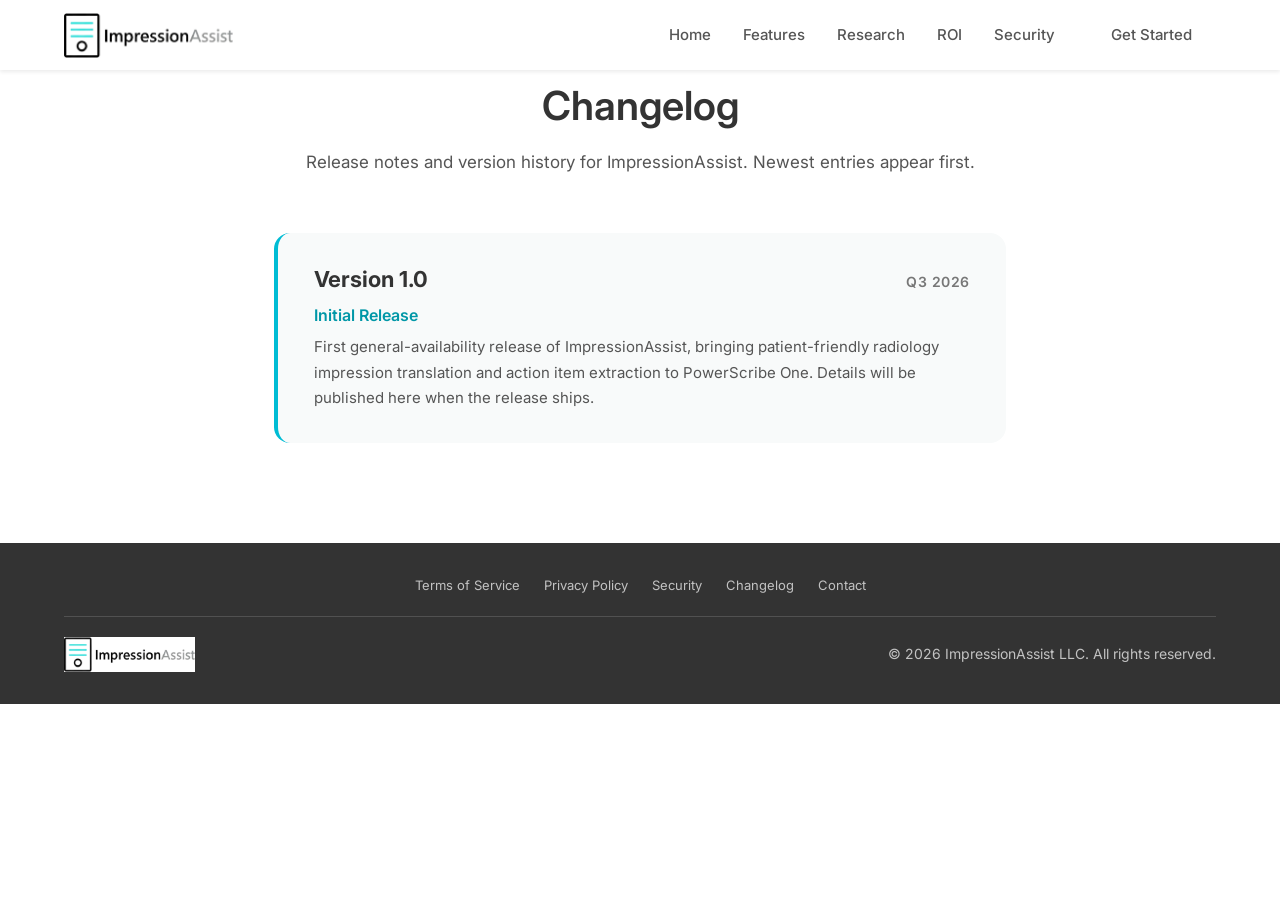
==== changelog/index.html @ 1bb61dfb "Add /changelog page and link it in site footer Introduces a simple reverse-chronological release not" ====
<!DOCTYPE html>
<html lang="en">
<head>
    <meta charset="UTF-8">
    <meta name="viewport" content="width=device-width, initial-scale=1.0">
    <meta name="description" content="ImpressionAssist release notes and version history.">
    <meta name="author" content="ImpressionAssist LLC">
    <meta property="og:title" content="Changelog - ImpressionAssist">
    <meta property="og:description" content="Release notes and version history for ImpressionAssist.">
    <meta property="og:type" content="website">
    <meta property="og:url" content="https://impressionassist.com/changelog">
    <meta property="og:image" content="https://impressionassist.com/og-image.png">
    <meta property="og:image:width" content="1200">
    <meta property="og:image:height" content="630">
    <title>Changelog - ImpressionAssist</title>
    <link rel="icon" type="image/x-icon" href="/favicon.ico">
    <link rel="icon" type="image/png" sizes="32x32" href="/favicon-32x32.png">
    <link rel="icon" type="image/png" sizes="16x16" href="/favicon-16x16.png">
    <link rel="apple-touch-icon" sizes="180x180" href="/apple-touch-icon.png">
    <link rel="stylesheet" href="/css/styles.css">
    <link rel="preconnect" href="https://fonts.googleapis.com">
    <link rel="preconnect" href="https://fonts.gstatic.com" crossorigin>
    <link href="https://fonts.googleapis.com/css2?family=Inter:wght@400;500;600;700&display=swap" rel="stylesheet">
    <style>
        .changelog-intro {
            padding: 80px 0 32px;
            background-color: var(--white);
        }
        .changelog-intro .container { max-width: 780px; }
        .changelog-intro h1 {
            font-size: 2.5rem;
            color: var(--text-dark);
            margin-bottom: 16px;
            text-align: center;
        }
        .changelog-intro .intro-lede {
            font-size: 1.0625rem;
            line-height: 1.7;
            color: var(--text-gray);
            text-align: center;
            margin-bottom: 0;
        }
        .changelog-list {
            padding: 24px 0 100px;
            background-color: var(--white);
        }
        .changelog-list .container { max-width: 780px; }
        .changelog-entry {
            background: var(--bg-light);
            border-radius: 16px;
            padding: 32px 36px;
            margin-bottom: 24px;
            border-left: 4px solid var(--primary-color);
        }
        .changelog-entry:last-child { margin-bottom: 0; }
        .changelog-entry-header {
            display: flex;
            align-items: baseline;
            justify-content: space-between;
            gap: 16px;
            margin-bottom: 12px;
            flex-wrap: wrap;
        }
        .changelog-version {
            font-size: 1.375rem;
            font-weight: 700;
            color: var(--text-dark);
            margin: 0;
        }
        .changelog-date {
            font-size: 0.875rem;
            font-weight: 600;
            color: var(--text-light);
            text-transform: uppercase;
            letter-spacing: 0.04em;
            white-space: nowrap;
        }
        .changelog-title {
            font-size: 1rem;
            font-weight: 600;
            color: var(--primary-dark);
            margin: 0 0 8px;
        }
        .changelog-description {
            font-size: 0.9375rem;
            line-height: 1.7;
            color: var(--text-gray);
            margin: 0;
        }
        @media (max-width: 768px) {
            .changelog-intro h1 { font-size: 1.875rem; }
            .changelog-entry { padding: 24px 20px; }
            .changelog-entry-header { flex-direction: column; gap: 4px; }
        }
    </style>
</head>
<body>
    <!-- Navigation -->
    <nav class="navbar" id="navbar">
        <div class="container nav-container">
            <a href="/" class="logo">
                <img src="/assets/images/logo.png" alt="ImpressionAssist Logo" class="logo-img">
            </a>
            <button class="nav-toggle" id="navToggle" aria-label="Toggle navigation">
                <span class="hamburger"></span>
            </button>
            <ul class="nav-links" id="navLinks">
                <li><a href="/">Home</a></li>
                <li><a href="/#features">Features</a></li>
                <li><a href="/#research">Research</a></li>
                <li><a href="/#roi">ROI</a></li>
                <li><a href="/security">Security</a></li>
                <li><a href="/#contact" class="btn btn-nav">Get Started</a></li>
            </ul>
        </div>
    </nav>

    <!-- Intro -->
    <section class="changelog-intro">
        <div class="container">
            <h1>Changelog</h1>
            <p class="intro-lede">Release notes and version history for ImpressionAssist. Newest entries appear first.</p>
        </div>
    </section>

    <!-- Entries (reverse chronological) -->
    <section class="changelog-list">
        <div class="container">
            <article class="changelog-entry">
                <div class="changelog-entry-header">
                    <h2 class="changelog-version">Version 1.0</h2>
                    <span class="changelog-date">Q3 2026</span>
                </div>
                <h3 class="changelog-title">Initial Release</h3>
                <p class="changelog-description">First general-availability release of ImpressionAssist, bringing patient-friendly radiology impression translation and action item extraction to PowerScribe One. Details will be published here when the release ships.</p>
            </article>
        </div>
    </section>

    <!-- Footer -->
    <footer class="footer">
        <div class="container">
            <div class="footer-links">
                <a href="/terms">Terms of Service</a>
                <a href="/privacy">Privacy Policy</a>
                <a href="/security">Security</a>
                <a href="/changelog">Changelog</a>
                <a href="/#contact">Contact</a>
            </div>
            <div class="footer-content">
                <div class="footer-brand">
                    <img src="/assets/images/logo.png" alt="ImpressionAssist Logo" class="footer-logo">
                </div>
                <p class="footer-copyright">&copy; 2026 ImpressionAssist LLC. All rights reserved.</p>
            </div>
        </div>
    </footer>

    <script src="/js/main.js"></script>
</body>
</html>
---- css/styles.css ----
/* ============================================
   ImpressionAssist Website Styles
   Brand Colors: Teal (#00BCD4), Dark Gray (#555)
   ============================================ */

/* CSS Variables */
:root {
    --primary-color: #00BCD4;
    --primary-dark: #0097A7;
    --primary-light: #B2EBF2;
    --text-dark: #333;
    --text-gray: #555;
    --text-light: #777;
    --white: #ffffff;
    --bg-light: #f8fafa;
    --bg-gray: #f5f5f5;
    --border-color: #e0e0e0;
    --shadow-sm: 0 2px 4px rgba(0, 0, 0, 0.08);
    --shadow-md: 0 4px 12px rgba(0, 0, 0, 0.1);
    --shadow-lg: 0 8px 24px rgba(0, 0, 0, 0.12);
    --transition: all 0.3s ease;
    --font-family: 'Inter', -apple-system, BlinkMacSystemFont, 'Segoe UI', Roboto, Oxygen, Ubuntu, sans-serif;
}

/* Reset & Base */
*, *::before, *::after {
    box-sizing: border-box;
    margin: 0;
    padding: 0;
}

html {
    scroll-behavior: smooth;
}

body {
    font-family: var(--font-family);
    font-size: 16px;
    line-height: 1.6;
    color: var(--text-gray);
    background-color: var(--white);
}

.container {
    max-width: 1200px;
    margin: 0 auto;
    padding: 0 24px;
}

/* Typography */
h1, h2, h3, h4, h5, h6 {
    color: var(--text-dark);
    font-weight: 600;
    line-height: 1.3;
}

h1 { font-size: 2.75rem; }
h2 { font-size: 2.25rem; }
h3 { font-size: 1.5rem; }

p {
    margin-bottom: 1rem;
}

a {
    color: var(--primary-color);
    text-decoration: none;
    transition: var(--transition);
}

a:hover {
    color: var(--primary-dark);
}

/* Buttons */
.btn {
    display: inline-flex;
    align-items: center;
    justify-content: center;
    gap: 8px;
    padding: 12px 28px;
    font-size: 1rem;
    font-weight: 500;
    border-radius: 8px;
    border: none;
    cursor: pointer;
    transition: var(--transition);
    text-decoration: none;
}

.btn-primary {
    background-color: var(--primary-color);
    color: var(--white);
}

.btn-primary:hover {
    background-color: var(--primary-dark);
    color: var(--white);
    transform: translateY(-2px);
    box-shadow: var(--shadow-md);
}

.btn-secondary {
    background-color: var(--white);
    color: var(--primary-color);
    border: 2px solid var(--primary-color);
}

.btn-secondary:hover {
    background-color: var(--primary-light);
    color: var(--primary-dark);
}

.btn-large {
    padding: 16px 36px;
    font-size: 1.125rem;
}

.btn-nav {
    padding: 10px 24px;
    font-size: 0.9375rem;
}

.btn svg {
    width: 20px;
    height: 20px;
}

/* Navigation */
.navbar {
    position: fixed;
    top: 0;
    left: 0;
    right: 0;
    background-color: var(--white);
    z-index: 1000;
    box-shadow: var(--shadow-sm);
    transition: var(--transition);
}

.navbar.scrolled {
    box-shadow: var(--shadow-md);
}

.nav-container {
    display: flex;
    align-items: center;
    justify-content: space-between;
    height: 70px;
}

.logo {
    display: flex;
    align-items: center;
    gap: 12px;
    font-size: 1.375rem;
    font-weight: 600;
    color: var(--text-dark);
}

.logo:hover {
    color: var(--text-dark);
}

.logo-img {
    height: 45px;
    width: auto;
}

.logo-text {
    color: var(--primary-color);
}

.nav-links {
    display: flex;
    align-items: center;
    gap: 32px;
    list-style: none;
}

.nav-links a {
    color: var(--text-gray);
    font-weight: 500;
    font-size: 0.9375rem;
}

.nav-links a:hover {
    color: var(--primary-color);
}

.nav-toggle {
    display: none;
    background: none;
    border: none;
    cursor: pointer;
    padding: 8px;
}

.hamburger {
    display: block;
    width: 24px;
    height: 2px;
    background-color: var(--text-dark);
    position: relative;
    transition: var(--transition);
}

.hamburger::before,
.hamburger::after {
    content: '';
    position: absolute;
    width: 24px;
    height: 2px;
    background-color: var(--text-dark);
    transition: var(--transition);
}

.hamburger::before {
    top: -7px;
}

.hamburger::after {
    bottom: -7px;
}

/* Hero Section */
.hero {
    padding: 100px 0 80px;
    background: linear-gradient(135deg, var(--white) 0%, var(--bg-light) 100%);
}

.hero-container {
    display: grid;
    grid-template-columns: 1fr 1fr;
    gap: 60px;
    align-items: center;
}

.hero-title {
    font-size: 3rem;
    margin-bottom: 20px;
    color: var(--text-dark);
}

.hero-subtitle {
    font-size: 1.25rem;
    color: var(--text-light);
    margin-bottom: 24px;
    line-height: 1.7;
}

.hero-stats {
    background: rgba(0, 188, 212, 0.08);
    border-left: 4px solid var(--primary-color);
    padding: 20px 24px;
    border-radius: 0 12px 12px 0;
    margin-bottom: 32px;
}

.hero-stat-line {
    font-size: 1.125rem;
    color: var(--text-gray);
    margin-bottom: 8px;
}

.hero-stat-line:last-of-type {
    margin-bottom: 12px;
}

.stat-highlight {
    font-size: 1.5rem;
    font-weight: 700;
    color: var(--primary-color);
}

.hero-stat-tagline {
    font-size: 1.25rem;
    font-weight: 600;
    color: var(--text-dark);
    margin-bottom: 0;
}

.hero-stat-line sup {
    font-size: 0.75rem;
    color: var(--text-light);
    margin-left: 1px;
}

.hero-visual {
    display: flex;
    flex-direction: column;
    align-items: center;
}

.comparison-card {
    background: var(--white);
    border-radius: 16px;
    box-shadow: var(--shadow-lg);
    padding: 24px;
    max-width: 480px;
}

.comparison-before,
.comparison-after {
    padding: 16px;
    border-radius: 12px;
}

.comparison-before {
    background-color: #fef3f2;
    border-left: 4px solid #f87171;
}

.comparison-after {
    background-color: #ecfdf5;
    border-left: 4px solid var(--primary-color);
}

.comparison-label {
    font-size: 0.75rem;
    font-weight: 600;
    text-transform: uppercase;
    letter-spacing: 0.5px;
    margin-bottom: 8px;
}

.comparison-before .comparison-label {
    color: #dc2626;
}

.comparison-after .comparison-label {
    color: var(--primary-dark);
}

.comparison-title {
    font-weight: 600;
    font-size: 0.875rem;
    color: var(--text-dark);
    margin-bottom: 8px;
}

.comparison-content p:last-child {
    margin-bottom: 0;
    font-size: 0.9375rem;
    line-height: 1.6;
}

.comparison-arrow {
    display: flex;
    justify-content: center;
    padding: 12px 0;
    color: var(--primary-color);
}

.comparison-arrow svg {
    width: 32px;
    height: 32px;
}

/* Hero Citations */
.hero-citations {
    text-align: left;
    padding-top: 40px;
    grid-column: 1 / -1;
}

.hero-citations p {
    font-size: 0.75rem;
    color: #666;
    margin-bottom: 4px;
    line-height: 1.5;
}

.hero-citations p:last-child {
    margin-bottom: 0;
}

.hero-citations sup {
    font-size: 0.625rem;
    margin-right: 2px;
}

/* Comparison Tabs */
.comparison-tabs {
    display: flex;
    gap: 8px;
    margin-bottom: 16px;
    width: 100%;
    max-width: 480px;
}

.tab-btn {
    flex: 1;
    padding: 12px 16px;
    background: var(--white);
    border: 2px solid var(--border-color);
    border-radius: 8px;
    font-family: var(--font-family);
    font-size: 0.875rem;
    font-weight: 500;
    color: var(--text-gray);
    cursor: pointer;
    transition: var(--transition);
}

.tab-btn:hover {
    border-color: var(--primary-color);
    color: var(--primary-color);
}

.tab-btn.active {
    background: var(--primary-color);
    border-color: var(--primary-color);
    color: var(--white);
}

.tab-content {
    display: none;
}

.tab-content.active {
    display: block;
}

/* Action Items List */
.action-items-list {
    list-style: none;
    padding: 0;
    margin: 0;
}

.action-items-list li {
    padding: 8px 0;
    border-bottom: 1px solid rgba(0, 188, 212, 0.2);
    font-size: 0.9375rem;
    line-height: 1.5;
}

.action-items-list li:last-child {
    border-bottom: none;
    padding-bottom: 0;
}

.action-items-list strong {
    color: var(--primary-dark);
}

/* Screenshot Placeholder */
.screenshot-placeholder {
    margin-top: 24px;
    border: 2px dashed var(--border-color);
    border-radius: 12px;
    padding: 40px 24px;
    text-align: center;
    background: var(--bg-light);
}

.placeholder-content svg {
    width: 48px;
    height: 48px;
    color: var(--text-light);
    margin-bottom: 12px;
}

.placeholder-content p {
    margin: 0;
    color: var(--text-light);
    font-size: 0.9375rem;
}

/* Section Styles */
.section-title {
    text-align: center;
    margin-bottom: 16px;
}

.section-subtitle {
    text-align: center;
    color: var(--text-light);
    font-size: 1.125rem;
    margin-bottom: 48px;
}

/* Features Section */
.features {
    padding: 100px 0;
    background-color: var(--white);
}

.features-grid {
    display: grid;
    grid-template-columns: repeat(3, 1fr);
    gap: 32px;
}

.feature-card {
    background: var(--white);
    border: 1px solid var(--border-color);
    border-radius: 12px;
    padding: 32px;
    transition: var(--transition);
}

.feature-card:hover {
    border-color: var(--primary-color);
    box-shadow: var(--shadow-md);
    transform: translateY(-4px);
}

.feature-icon {
    width: 56px;
    height: 56px;
    background: var(--primary-light);
    border-radius: 12px;
    display: flex;
    align-items: center;
    justify-content: center;
    margin-bottom: 20px;
}

.feature-icon svg {
    width: 28px;
    height: 28px;
    stroke: var(--primary-color);
}

.feature-title {
    font-size: 1.25rem;
    margin-bottom: 12px;
}

.feature-description {
    color: var(--text-light);
    font-size: 0.9375rem;
    margin-bottom: 0;
    line-height: 1.7;
}

/* Research Section */
.research {
    padding: 100px 0;
    background-color: var(--bg-light);
}

/* Problem Sections */
.problem-section {
    margin-bottom: 48px;
}

.problem-title {
    text-align: center;
    font-size: 1.5rem;
    color: var(--text-dark);
    margin-bottom: 8px;
}

.problem-subtitle {
    text-align: center;
    color: var(--text-light);
    font-size: 1rem;
    margin-bottom: 24px;
}

.stats-grid {
    display: grid;
    grid-template-columns: repeat(4, 1fr);
    gap: 24px;
    margin-bottom: 0;
}

.stats-grid-3 {
    grid-template-columns: repeat(3, 1fr);
    max-width: 900px;
    margin: 0 auto;
}

.stat-card {
    background: var(--white);
    border-radius: 16px;
    padding: 32px 24px;
    text-align: center;
    box-shadow: var(--shadow-sm);
    border-top: 4px solid var(--primary-color);
    transition: var(--transition);
}

.stat-card:hover {
    transform: translateY(-4px);
    box-shadow: var(--shadow-md);
}

.stat-card-highlight {
    border-top: 4px solid #f87171;
    background: linear-gradient(to bottom, #fef3f2 0%, var(--white) 100%);
}

.stat-card-highlight .stat-number {
    color: #dc2626;
}

.stat-number {
    font-size: 3rem;
    font-weight: 700;
    color: var(--primary-color);
    line-height: 1;
    margin-bottom: 12px;
}

.stat-text {
    font-size: 0.9375rem;
    color: var(--text-gray);
    line-height: 1.5;
}

.research-quote {
    background: var(--white);
    border-radius: 16px;
    padding: 40px;
    box-shadow: var(--shadow-sm);
    border-left: 4px solid var(--primary-color);
    position: relative;
    max-width: 900px;
    margin: 0 auto;
}

.quote-icon {
    position: absolute;
    top: 24px;
    left: 40px;
    color: var(--primary-light);
    opacity: 0.6;
}

.quote-icon svg {
    width: 40px;
    height: 40px;
}

.research-quote blockquote {
    font-size: 1.125rem;
    line-height: 1.8;
    color: var(--text-gray);
    margin: 0 0 20px 0;
    padding-left: 48px;
    font-style: italic;
}

.research-quote cite {
    display: block;
    padding-left: 48px;
    font-size: 0.9375rem;
    color: var(--text-light);
    font-style: normal;
}

.research-quote cite em {
    font-style: italic;
}

/* Pricing Section */
.pricing {
    padding: 100px 0;
    background-color: var(--white);
}

.pricing-cta {
    text-align: center;
    margin-top: 32px;
}

.pricing-grid {
    display: grid;
    grid-template-columns: repeat(3, 1fr);
    gap: 32px;
    align-items: start;
}

.pricing-card {
    background: var(--white);
    border-radius: 16px;
    padding: 32px;
    box-shadow: var(--shadow-sm);
    border: 2px solid transparent;
    transition: var(--transition);
    position: relative;
}

.pricing-card:hover {
    box-shadow: var(--shadow-md);
    transform: translateY(-4px);
}

.pricing-card.featured {
    border-color: var(--primary-color);
    box-shadow: var(--shadow-lg);
    transform: scale(1.02);
}

.pricing-card.featured:hover {
    transform: scale(1.02) translateY(-4px);
}

.pricing-badge {
    position: absolute;
    top: -12px;
    left: 50%;
    transform: translateX(-50%);
    background: var(--primary-color);
    color: var(--white);
    padding: 6px 20px;
    border-radius: 20px;
    font-size: 0.8125rem;
    font-weight: 600;
}

.pricing-header {
    text-align: center;
    padding-bottom: 24px;
    border-bottom: 1px solid var(--border-color);
    margin-bottom: 24px;
}

.pricing-name {
    font-size: 1.5rem;
    margin-bottom: 16px;
}

.pricing-price {
    display: flex;
    align-items: baseline;
    justify-content: center;
    gap: 4px;
}

.price-amount {
    font-size: 2.5rem;
    font-weight: 700;
    color: var(--text-dark);
}

.price-period {
    font-size: 0.9375rem;
    color: var(--text-light);
}

.pricing-features {
    margin-bottom: 32px;
}

.pricing-features ul {
    list-style: none;
}

.pricing-features li {
    display: flex;
    align-items: flex-start;
    gap: 12px;
    padding: 10px 0;
    font-size: 0.9375rem;
    color: var(--text-gray);
}

.pricing-features svg {
    width: 20px;
    height: 20px;
    flex-shrink: 0;
    stroke: var(--primary-color);
    margin-top: 2px;
}

.pricing-tagline {
    font-size: 0.875rem;
    color: var(--text-light);
    line-height: 1.6;
    margin-bottom: 24px;
    font-style: italic;
}

.price-original {
    font-size: 1.25rem;
    color: var(--text-light);
    text-decoration: line-through;
    margin-right: 8px;
}

.pricing-card .btn {
    width: 100%;
}

.pricing-note {
    text-align: center;
    margin-top: 40px;
    font-size: 1rem;
    color: var(--text-light);
    font-style: italic;
}

/* CTA Section */
.cta {
    padding: 100px 0;
    background-color: var(--white);
}

/* ROI / Revenue Recapture Section */
.roi {
    padding: 100px 0;
    background-color: var(--white);
}

.roi-flow {
    display: grid;
    grid-template-columns: repeat(3, 1fr);
    gap: 32px;
    margin-bottom: 48px;
}

.roi-step {
    background: var(--white);
    border-radius: 16px;
    padding: 32px;
    box-shadow: var(--shadow-sm);
    border-top: 4px solid var(--primary-color);
    transition: var(--transition);
}

.roi-step:hover {
    transform: translateY(-4px);
    box-shadow: var(--shadow-md);
}

.roi-step-number {
    width: 40px;
    height: 40px;
    background: var(--primary-color);
    color: var(--white);
    border-radius: 50%;
    display: flex;
    align-items: center;
    justify-content: center;
    font-weight: 700;
    font-size: 1.25rem;
    margin-bottom: 16px;
}

.roi-step h3 {
    font-size: 1.125rem;
    margin-bottom: 8px;
    color: var(--text-dark);
}

.roi-step p {
    color: var(--text-light);
    font-size: 0.9375rem;
    line-height: 1.7;
    margin-bottom: 0;
}

.roi-evidence {
    max-width: 800px;
    margin: 0 auto;
}

.roi-evidence-card {
    background: var(--bg-light);
    border-radius: 16px;
    padding: 40px;
    border-left: 4px solid var(--primary-color);
}

.roi-evidence-card h3 {
    font-size: 1.25rem;
    margin-bottom: 16px;
    color: var(--text-dark);
}

.roi-evidence-card p {
    font-size: 1.0625rem;
    line-height: 1.8;
    color: var(--text-gray);
}

.roi-evidence-card cite {
    display: block;
    font-size: 0.875rem;
    color: var(--text-light);
    font-style: normal;
    margin-top: 16px;
}

.roi-evidence-card cite em {
    font-style: italic;
}

/* ROI Calculator */
.roi-calculator {
    margin-top: 64px;
    padding: 48px;
    background: var(--white);
    border-radius: 20px;
    box-shadow: var(--shadow-lg);
    border-top: 4px solid var(--primary-color);
}

.roi-calc-heading {
    font-size: 1.75rem;
    text-align: center;
    margin-bottom: 8px;
    color: var(--text-dark);
}

.roi-calc-subheading {
    text-align: center;
    color: var(--text-light);
    font-size: 1.0625rem;
    margin-bottom: 40px;
}

/* Waterfall Chart */
.roi-waterfall {
    display: flex;
    align-items: flex-end;
    justify-content: center;
    gap: 0;
    margin-bottom: 16px;
    padding: 0 8px;
}

.waterfall-step {
    flex: 1;
    text-align: center;
    min-width: 0;
}

.waterfall-bar-wrap {
    height: 200px;
    display: flex;
    align-items: flex-end;
    justify-content: center;
    padding: 0 8px;
}

.waterfall-bar {
    width: 100%;
    max-width: 100px;
    height: var(--bar-pct);
    min-height: 40px;
    border-radius: 8px 8px 0 0;
    display: flex;
    align-items: flex-start;
    justify-content: center;
    padding-top: 10px;
    transition: height 0.8s cubic-bezier(0.4, 0, 0.2, 1);
    position: relative;
}

.waterfall-bar-full {
    background: linear-gradient(180deg, var(--primary-color), var(--primary-dark));
    height: 100%;
}

.waterfall-bar-mid {
    background: linear-gradient(180deg, #FF9800, #F57C00);
    height: 55%;
}

.waterfall-bar-lost {
    background: linear-gradient(180deg, #f44336, #d32f2f);
    height: 30%;
}

.waterfall-bar-revenue {
    background: linear-gradient(180deg, #f44336, #b71c1c);
    height: 45%;
}

.waterfall-value {
    font-size: 0.9375rem;
    font-weight: 700;
    color: var(--white);
    text-shadow: 0 1px 3px rgba(0,0,0,0.3);
    white-space: nowrap;
}

.waterfall-label {
    font-size: 0.8125rem;
    font-weight: 600;
    color: var(--text-dark);
    margin-top: 12px;
    line-height: 1.3;
}

.waterfall-detail {
    font-size: 0.75rem;
    color: var(--text-light);
    margin-top: 4px;
}

.waterfall-arrow {
    display: flex;
    flex-direction: column;
    align-items: center;
    justify-content: flex-end;
    padding-bottom: 90px;
    flex-shrink: 0;
    width: 48px;
}

.waterfall-arrow svg {
    width: 24px;
    height: 24px;
    color: var(--text-light);
}

.waterfall-arrow-label {
    font-size: 0.75rem;
    font-weight: 600;
    color: var(--primary-dark);
    margin-top: 4px;
    white-space: nowrap;
}

.waterfall-math {
    display: flex;
    align-items: center;
    justify-content: center;
    gap: 12px;
    background: var(--bg-light);
    padding: 12px 24px;
    border-radius: 8px;
    font-size: 0.875rem;
    color: var(--text-gray);
    margin-bottom: 48px;
    flex-wrap: wrap;
}

.math-sep {
    color: var(--text-light);
    font-weight: 600;
}

/* Recovery Scenarios */
.roi-scenario-heading {
    text-align: center;
    font-size: 1.375rem;
    margin-bottom: 24px;
    color: var(--text-dark);
}

.roi-scenarios {
    display: grid;
    grid-template-columns: repeat(3, 1fr);
    gap: 24px;
    margin-bottom: 40px;
}

.scenario-card {
    background: var(--bg-light);
    border-radius: 16px;
    padding: 28px 24px;
    text-align: center;
    transition: var(--transition);
    border: 2px solid transparent;
}

.scenario-card:hover {
    transform: translateY(-4px);
    box-shadow: var(--shadow-md);
}

.scenario-card-featured {
    border-color: var(--primary-color);
    background: rgba(0, 188, 212, 0.06);
    position: relative;
}

.scenario-header {
    display: inline-block;
    padding: 4px 16px;
    border-radius: 20px;
    font-size: 0.8125rem;
    font-weight: 600;
    color: var(--white);
    margin-bottom: 16px;
    letter-spacing: 0.02em;
}

.scenario-conservative { background: #78909C; }
.scenario-published { background: var(--primary-color); }
.scenario-full { background: #43A047; }

.scenario-pct {
    font-size: 2.5rem;
    font-weight: 700;
    color: var(--text-dark);
    line-height: 1;
    margin-bottom: 4px;
}

.scenario-label {
    font-size: 0.8125rem;
    color: var(--text-light);
    margin-bottom: 20px;
}

.scenario-bar-wrap {
    width: 100%;
    height: 8px;
    background: var(--border-color);
    border-radius: 4px;
    margin-bottom: 20px;
    overflow: hidden;
}

.scenario-bar {
    height: 100%;
    border-radius: 4px;
    width: var(--bar-pct);
    transition: width 1s cubic-bezier(0.4, 0, 0.2, 1);
}

.scenario-bar-conservative { background: #78909C; }
.scenario-bar-published { background: var(--primary-color); }
.scenario-bar-full { background: #43A047; }

.scenario-stats {
    display: flex;
    flex-direction: column;
    gap: 12px;
}

.scenario-stat {
    display: flex;
    justify-content: space-between;
    align-items: center;
    padding: 8px 0;
    border-bottom: 1px solid var(--border-color);
}

.scenario-stat:last-child {
    border-bottom: none;
}

.scenario-stat-value {
    font-size: 1.0625rem;
    font-weight: 700;
    color: var(--text-dark);
}

.scenario-stat-label {
    font-size: 0.8125rem;
    color: var(--text-light);
}

/* ROI Multiple */
.roi-multiple {
    background: var(--bg-light);
    border-radius: 16px;
    padding: 32px;
    margin-bottom: 24px;
}

.roi-multiple h4 {
    text-align: center;
    font-size: 1.25rem;
    margin-bottom: 24px;
    color: var(--text-dark);
}

.roi-multiple-row {
    display: flex;
    align-items: center;
    justify-content: center;
    gap: 16px;
    flex-wrap: wrap;
}

.roi-multiple-item {
    flex: 1;
    min-width: 140px;
    max-width: 200px;
    text-align: center;
    padding: 20px 16px;
    border-radius: 12px;
    background: var(--white);
    box-shadow: var(--shadow-sm);
}

.roi-cost {
    border: 2px solid var(--border-color);
}

.roi-multiple-label {
    display: block;
    font-size: 0.75rem;
    font-weight: 600;
    color: var(--text-light);
    text-transform: uppercase;
    letter-spacing: 0.04em;
    margin-bottom: 8px;
}

.roi-multiple-value {
    display: block;
    font-size: 1.375rem;
    font-weight: 700;
    color: var(--text-dark);
    margin-bottom: 8px;
}

.roi-multiple-detail {
    display: block;
    font-size: 0.75rem;
    color: var(--text-light);
}

.roi-multiple-vs {
    font-size: 1rem;
    font-weight: 700;
    color: var(--text-light);
    flex-shrink: 0;
}

.roi-multiple-badge {
    display: inline-block;
    padding: 4px 12px;
    border-radius: 20px;
    font-size: 0.8125rem;
    font-weight: 700;
}

.roi-badge-positive {
    background: #E8F5E9;
    color: #2E7D32;
}

.roi-calc-note {
    text-align: center;
    font-size: 0.8125rem;
    color: var(--text-light);
    margin-bottom: 0;
    line-height: 1.6;
}

/* Security & Compliance Section */
.security {
    padding: 100px 0;
    background-color: var(--bg-light);
}

.security-table-wrapper {
    max-width: 800px;
    margin: 0 auto;
    background: var(--white);
    border-radius: 16px;
    box-shadow: var(--shadow-sm);
    overflow: hidden;
}

.security-table {
    width: 100%;
    border-collapse: collapse;
}

.security-table tr {
    border-bottom: 1px solid var(--border-color);
}

.security-table tr:last-child {
    border-bottom: none;
}

.security-table td {
    padding: 16px 24px;
    font-size: 0.9375rem;
}

.security-label {
    font-weight: 600;
    color: var(--text-dark);
    width: 40%;
    background-color: var(--bg-light);
}

.security-value {
    color: var(--text-gray);
    width: 60%;
}

@media (max-width: 768px) {
    .security-table td {
        padding: 12px 16px;
        font-size: 0.875rem;
    }

    .security-label {
        width: 45%;
    }

    .security-value {
        width: 55%;
    }
}

@media (max-width: 480px) {
    .security-table tr {
        display: flex;
        flex-direction: column;
        border-bottom: 1px solid var(--border-color);
    }

    .security-table td {
        width: 100%;
        padding: 12px 16px;
    }

    .security-label {
        padding-bottom: 4px;
        background-color: var(--white);
    }

    .security-value {
        padding-top: 4px;
        padding-bottom: 16px;
    }
}

/* About Section */
.about {
    padding: 100px 0;
    background-color: var(--white);
}

.about .section-title {
    margin-bottom: 16px;
}

/* About Content */
.about-content {
    max-width: 800px;
    margin: 0 auto;
    text-align: center;
}

.about-content .about-text {
    font-size: 1.125rem;
    line-height: 1.9;
    margin-bottom: 32px;
}

.about-content .about-company {
    display: inline-block;
    text-align: left;
    margin-top: 16px;
}

/* Founder Story */
.founder-story {
    text-align: left;
}

.founder-letter {
    background: var(--white);
    border-radius: 16px;
    padding: 48px;
    box-shadow: var(--shadow-sm);
    border-left: 4px solid var(--primary-color);
    margin-bottom: 32px;
}

.founder-letter p {
    font-size: 1.125rem;
    line-height: 1.9;
    color: var(--text-gray);
    margin-bottom: 24px;
}

.founder-letter p:last-of-type {
    margin-bottom: 32px;
}

.founder-letter strong {
    color: var(--text-dark);
}

.founder-signature {
    border-top: 1px solid var(--border-color);
    padding-top: 24px;
}

.signature-name {
    font-size: 1.25rem;
    font-weight: 600;
    color: var(--text-dark);
    margin-bottom: 4px !important;
}

.signature-title {
    font-size: 1rem;
    color: var(--primary-color);
    margin-bottom: 0 !important;
}

/* Founder Section */
.founder-section {
    display: grid;
    grid-template-columns: auto 1fr;
    gap: 48px;
    align-items: center;
    background: var(--white);
    border-radius: 16px;
    padding: 48px;
    box-shadow: var(--shadow-sm);
    margin-bottom: 48px;
}

.founder-photo {
    flex-shrink: 0;
}

.founder-photo img {
    width: 180px;
    height: 180px;
    border-radius: 50%;
    object-fit: cover;
    border: 4px solid var(--white);
    box-shadow: var(--shadow-lg);
}

.founder-name {
    font-size: 1.5rem;
    margin-bottom: 4px;
    color: var(--text-dark);
}

.founder-title {
    font-size: 1rem;
    color: var(--primary-color);
    font-weight: 500;
    margin-bottom: 16px;
}

.founder-text {
    font-size: 1.0625rem;
    line-height: 1.8;
    color: var(--text-gray);
    margin-bottom: 0;
}

/* About Bottom Section */
.about-bottom {
    display: grid;
    grid-template-columns: 1.2fr 0.8fr;
    gap: 48px;
    align-items: start;
}

.about-mission {
    background: var(--white);
    border-radius: 16px;
    padding: 32px;
    box-shadow: var(--shadow-sm);
}

.about-text {
    font-size: 1.0625rem;
    line-height: 1.8;
    color: var(--text-gray);
}

.about-company {
    margin-top: 24px;
    padding: 24px;
    background: var(--bg-light);
    border-radius: 12px;
    border-left: 4px solid var(--primary-color);
}

.about-company strong {
    display: block;
    font-size: 1.125rem;
    color: var(--text-dark);
    margin-bottom: 8px;
}

.about-company p {
    margin-bottom: 0;
    color: var(--text-light);
}

.about-stats {
    display: flex;
    flex-direction: column;
    gap: 16px;
}

.stat {
    display: flex;
    align-items: center;
    gap: 16px;
    padding: 20px 24px;
    background: var(--white);
    border-radius: 12px;
    transition: var(--transition);
    box-shadow: var(--shadow-sm);
}

.stat:hover {
    background: var(--primary-light);
    transform: translateX(4px);
}

.stat-icon {
    width: 48px;
    height: 48px;
    background: var(--bg-light);
    border-radius: 10px;
    display: flex;
    align-items: center;
    justify-content: center;
    flex-shrink: 0;
}

.stat-icon svg {
    width: 24px;
    height: 24px;
    stroke: var(--primary-color);
}

.stat-label {
    font-weight: 500;
    color: var(--text-dark);
}

/* Contact Section */
.contact {
    padding: 100px 0;
    background-color: var(--bg-light);
}

.contact-grid {
    display: grid;
    grid-template-columns: 1fr 1.5fr;
    gap: 60px;
}

.download-section,
.contact-form-section {
    background: var(--white);
    padding: 40px;
    border-radius: 16px;
    box-shadow: var(--shadow-sm);
}

.download-section h3,
.contact-form-section h3 {
    margin-bottom: 16px;
    font-size: 1.5rem;
}

.download-section p {
    color: var(--text-light);
    margin-bottom: 24px;
}

.download-btn {
    margin-bottom: 16px;
}

.download-note {
    font-size: 0.875rem;
    color: var(--text-light);
    margin-bottom: 0;
}

.contact-form {
    margin-bottom: 24px;
}

.form-group {
    margin-bottom: 20px;
}

.form-group label {
    display: block;
    margin-bottom: 8px;
    font-weight: 500;
    color: var(--text-dark);
    font-size: 0.9375rem;
}

.form-group input,
.form-group textarea {
    width: 100%;
    padding: 12px 16px;
    border: 1px solid var(--border-color);
    border-radius: 8px;
    font-family: var(--font-family);
    font-size: 1rem;
    transition: var(--transition);
}

.form-group input:focus,
.form-group textarea:focus {
    outline: none;
    border-color: var(--primary-color);
    box-shadow: 0 0 0 3px var(--primary-light);
}

.form-group textarea {
    resize: vertical;
    min-height: 120px;
}

.contact-form .btn {
    width: 100%;
}

.contact-info {
    padding-top: 20px;
    border-top: 1px solid var(--border-color);
}

.contact-info p {
    display: flex;
    align-items: center;
    gap: 12px;
    margin-bottom: 0;
}

.contact-info svg {
    width: 20px;
    height: 20px;
    stroke: var(--primary-color);
}

/* Footer */
.footer {
    background-color: var(--text-dark);
    color: var(--white);
    padding: 32px 0;
}

.footer-links {
    display: flex;
    align-items: center;
    justify-content: center;
    gap: 24px;
    padding-bottom: 20px;
    margin-bottom: 20px;
    border-bottom: 1px solid rgba(255, 255, 255, 0.15);
}

.footer-links a {
    color: rgba(255, 255, 255, 0.7);
    font-size: 0.8125rem;
    font-weight: 400;
    text-decoration: none;
    transition: var(--transition);
}

.footer-links a:hover {
    color: var(--primary-color);
}

.footer-content {
    display: flex;
    align-items: center;
    justify-content: space-between;
}

.footer-brand {
    display: flex;
    align-items: center;
    gap: 12px;
    font-weight: 600;
}

.footer-logo {
    height: 35px;
    width: auto;
}

.footer-copyright {
    margin-bottom: 0;
    color: rgba(255, 255, 255, 0.7);
    font-size: 0.875rem;
}

/* Legal Pages (Terms, Privacy) */
.legal-header {
    background-color: var(--white);
    box-shadow: var(--shadow-sm);
    padding: 16px 0;
}

.legal-header .logo-img {
    height: 45px;
    width: auto;
}

.legal-content {
    padding: 60px 0 80px;
    background: var(--white);
}

.legal-document {
    max-width: 780px;
    margin: 0 auto;
}

.legal-document h1 {
    font-size: 2.25rem;
    color: var(--text-dark);
    margin-bottom: 8px;
}

.legal-updated {
    color: var(--text-light);
    font-size: 0.9375rem;
    margin-bottom: 40px;
}

.legal-document h2 {
    font-size: 1.25rem;
    color: var(--text-dark);
    margin-top: 36px;
    margin-bottom: 12px;
    padding-top: 20px;
    border-top: 1px solid var(--border-color);
}

.legal-document h2:first-of-type {
    border-top: none;
    padding-top: 0;
}

.legal-document p {
    font-size: 0.9375rem;
    line-height: 1.8;
    color: var(--text-gray);
    margin-bottom: 12px;
}

.legal-document ul {
    margin: 12px 0 16px 24px;
    padding: 0;
}

.legal-document li {
    font-size: 0.9375rem;
    line-height: 1.8;
    color: var(--text-gray);
    margin-bottom: 4px;
}

.legal-document a {
    color: var(--primary-color);
}

.legal-document a:hover {
    color: var(--primary-dark);
}

@media (max-width: 768px) {
    .legal-document h1 {
        font-size: 1.75rem;
    }

    .legal-content {
        padding: 40px 0 60px;
    }
}

/* Success/Error Messages */
.form-success {
    background-color: #ecfdf5;
    border: 1px solid var(--primary-color);
    color: var(--primary-dark);
    padding: 16px;
    border-radius: 8px;
    margin-bottom: 20px;
    display: none;
}

.form-success.show {
    display: block;
}

/* Mobile Responsive */
@media (max-width: 1024px) {
    .hero-container {
        grid-template-columns: 1fr;
        gap: 48px;
        text-align: center;
    }

    .hero-title {
        font-size: 2.5rem;
    }

    .hero-stats {
        text-align: left;
    }

    .features-grid {
        grid-template-columns: repeat(2, 1fr);
    }

    .pricing-grid {
        grid-template-columns: 1fr;
        max-width: 400px;
        margin: 0 auto;
    }

    .pricing-card.featured {
        transform: none;
        order: -1;
    }

    .pricing-card.featured:hover {
        transform: translateY(-4px);
    }

    .about-container {
        grid-template-columns: 1fr;
        gap: 48px;
    }

    .founder-section {
        grid-template-columns: 1fr;
        text-align: center;
        padding: 32px;
    }

    .founder-photo {
        margin: 0 auto;
    }

    .about-bottom {
        grid-template-columns: 1fr;
    }

    .stats-grid {
        grid-template-columns: repeat(2, 1fr);
    }

    .stats-grid-3 {
        grid-template-columns: 1fr;
    }

    .roi-flow {
        grid-template-columns: 1fr;
        max-width: 500px;
        margin: 0 auto 48px;
    }

    .roi-calculator {
        padding: 32px 24px;
    }

    .roi-scenarios {
        grid-template-columns: 1fr;
        max-width: 400px;
        margin: 0 auto 40px;
    }

    .roi-waterfall {
        flex-direction: column;
        align-items: center;
        gap: 0;
    }

    .waterfall-step {
        width: 100%;
        max-width: 280px;
    }

    .waterfall-bar-wrap {
        height: 60px;
        flex-direction: row;
        align-items: center;
    }

    .waterfall-bar {
        height: 48px !important;
        width: var(--bar-pct);
        min-width: 60px;
        min-height: unset;
        border-radius: 8px;
        align-items: center;
        padding-top: 0;
    }

    .waterfall-arrow {
        padding-bottom: 0;
        padding: 8px 0;
        width: auto;
    }

    .waterfall-arrow svg {
        transform: rotate(90deg);
    }

    .roi-multiple-row {
        flex-direction: column;
        gap: 12px;
    }

    .roi-multiple-item {
        max-width: 100%;
        width: 100%;
    }

    .contact-grid {
        grid-template-columns: 1fr;
        gap: 32px;
    }

    .founder-letter {
        padding: 32px;
    }
}

@media (max-width: 768px) {
    h1 { font-size: 2rem; }
    h2 { font-size: 1.75rem; }

    .nav-toggle {
        display: block;
        z-index: 1001;
    }

    .nav-links {
        position: fixed;
        top: 0;
        right: -100%;
        width: 280px;
        height: 100vh;
        background: var(--white);
        flex-direction: column;
        justify-content: center;
        gap: 24px;
        box-shadow: var(--shadow-lg);
        transition: var(--transition);
    }

    .nav-links.active {
        right: 0;
    }

    .nav-links a {
        font-size: 1.125rem;
    }

    .nav-toggle.active .hamburger {
        background: transparent;
    }

    .nav-toggle.active .hamburger::before {
        transform: rotate(45deg);
        top: 0;
    }

    .nav-toggle.active .hamburger::after {
        transform: rotate(-45deg);
        bottom: 0;
    }

    .hero {
        padding: 120px 0 60px;
    }

    .hero-title {
        font-size: 2rem;
    }

    .hero-subtitle {
        font-size: 1.0625rem;
    }

    .hero-stats {
        padding: 16px 20px;
    }

    .hero-stat-line {
        font-size: 1rem;
    }

    .stat-highlight {
        font-size: 1.25rem;
    }

    .comparison-tabs {
        flex-direction: column;
    }

    .features-grid {
        grid-template-columns: 1fr;
    }

    .feature-card {
        text-align: center;
    }

    .feature-icon {
        margin: 0 auto 20px;
    }

    .problem-title {
        font-size: 1.25rem;
    }

    .stats-grid {
        grid-template-columns: 1fr;
    }

    .stat-number {
        font-size: 2.5rem;
    }

    .research-quote {
        padding: 24px;
    }

    .roi-flow {
        grid-template-columns: 1fr;
    }

    .roi-step {
        padding: 24px;
    }

    .roi-evidence-card {
        padding: 24px;
    }

    .quote-icon {
        position: static;
        margin-bottom: 16px;
    }

    .research-quote blockquote,
    .research-quote cite {
        padding-left: 0;
    }

    .founder-section {
        padding: 24px;
        gap: 24px;
    }

    .founder-photo img {
        width: 150px;
        height: 150px;
    }

    .founder-name {
        font-size: 1.25rem;
    }

    .founder-letter {
        padding: 24px;
    }

    .founder-letter p {
        font-size: 1rem;
    }

    .about-mission {
        padding: 24px;
    }

    .footer-content {
        flex-direction: column;
        gap: 16px;
        text-align: center;
    }

    .download-section,
    .contact-form-section {
        padding: 24px;
    }

    .screenshot-placeholder {
        padding: 24px 16px;
    }
}

@media (max-width: 480px) {
    .container {
        padding: 0 16px;
    }

    .btn-large {
        padding: 14px 28px;
        font-size: 1rem;
    }

    .comparison-card {
        padding: 16px;
    }

    .pricing-card {
        padding: 24px;
    }

    .price-amount {
        font-size: 2rem;
    }
}

/* Animations */
@keyframes fadeInUp {
    from {
        opacity: 0;
        transform: translateY(20px);
    }
    to {
        opacity: 1;
        transform: translateY(0);
    }
}

.fade-in-up {
    animation: fadeInUp 0.6s ease-out forwards;
}

/* Accessibility */
@media (prefers-reduced-motion: reduce) {
    * {
        animation: none !important;
        transition: none !important;
    }

    html {
        scroll-behavior: auto;
    }
}

/* Focus states for accessibility */
a:focus,
button:focus,
input:focus,
textarea:focus {
    outline: 2px solid var(--primary-color);
    outline-offset: 2px;
}

/* Print styles */
@media print {
    .navbar,
    .contact-form,
    .btn {
        display: none !important;
    }

    body {
        color: #000;
    }

    .hero {
        padding-top: 0;
    }
}
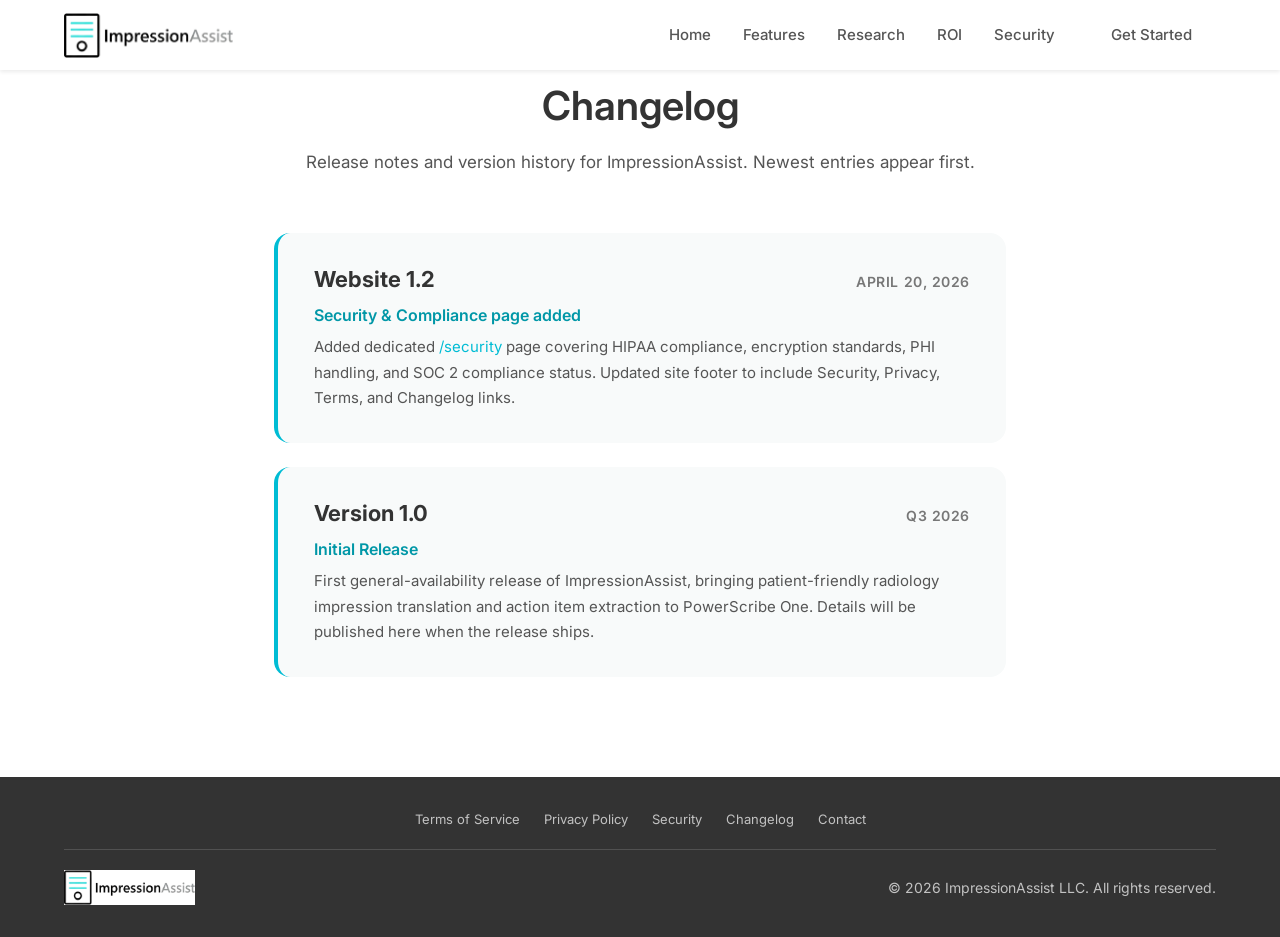
==== commit 64d158f6: "Add Website 1.2 changelog entry for /security page launch Records the April 20, 2026 release of the " ====
--- a/changelog/index.html
+++ b/changelog/index.html
@@ -128,6 +128,15 @@
         <div class="container">
             <article class="changelog-entry">
                 <div class="changelog-entry-header">
+                    <h2 class="changelog-version">Website 1.2</h2>
+                    <span class="changelog-date">April 20, 2026</span>
+                </div>
+                <h3 class="changelog-title">Security &amp; Compliance page added</h3>
+                <p class="changelog-description">Added dedicated <a href="/security">/security</a> page covering HIPAA compliance, encryption standards, PHI handling, and SOC 2 compliance status. Updated site footer to include Security, Privacy, Terms, and Changelog links.</p>
+            </article>
+
+            <article class="changelog-entry">
+                <div class="changelog-entry-header">
                     <h2 class="changelog-version">Version 1.0</h2>
                     <span class="changelog-date">Q3 2026</span>
                 </div>
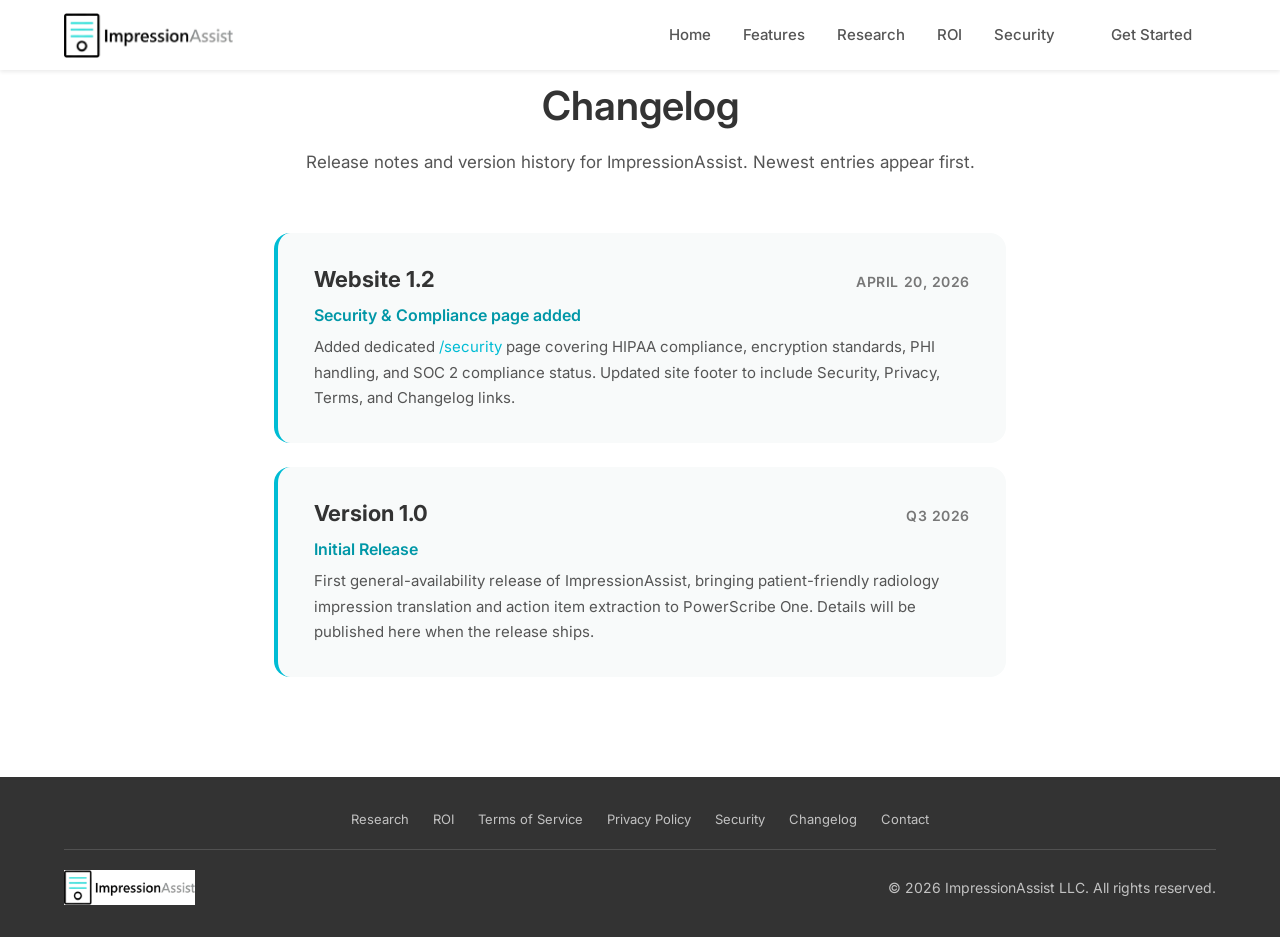
==== commit 0022c2bd: "Reposition homepage around radiologist-reviewed AI summaries New brand thesis: AI Summaries You Can " ====
--- a/changelog/index.html
+++ b/changelog/index.html
@@ -107,8 +107,8 @@
             <ul class="nav-links" id="navLinks">
                 <li><a href="/">Home</a></li>
                 <li><a href="/#features">Features</a></li>
-                <li><a href="/#research">Research</a></li>
-                <li><a href="/#roi">ROI</a></li>
+                <li><a href="/research">Research</a></li>
+                <li><a href="/roi">ROI</a></li>
                 <li><a href="/security">Security</a></li>
                 <li><a href="/#contact" class="btn btn-nav">Get Started</a></li>
             </ul>
@@ -150,6 +150,8 @@
     <footer class="footer">
         <div class="container">
             <div class="footer-links">
+                <a href="/research">Research</a>
+                <a href="/roi">ROI</a>
                 <a href="/terms">Terms of Service</a>
                 <a href="/privacy">Privacy Policy</a>
                 <a href="/security">Security</a>
--- a/css/styles.css
+++ b/css/styles.css
@@ -292,6 +292,51 @@
     align-items: center;
 }
 
+.hero-f9-badge {
+    display: inline-block;
+    margin-bottom: 14px;
+    padding: 6px 18px;
+    border-radius: 9999px;
+    background: var(--primary-color);
+    color: var(--white);
+    font-size: 0.875rem;
+    font-weight: 500;
+}
+
+.hero-f9-badge strong {
+    font-weight: 700;
+}
+
+.hero-badges {
+    display: flex;
+    flex-wrap: wrap;
+    justify-content: center;
+    gap: 10px;
+    margin-bottom: 14px;
+}
+
+.hero-badges .hero-f9-badge {
+    margin-bottom: 0;
+}
+
+.hero-screenshot {
+    display: block;
+    width: 100%;
+    max-width: 480px;
+    height: auto;
+    border-radius: 10px;
+    border: 1px solid rgba(0, 0, 0, 0.08);
+    box-shadow: 0 12px 32px rgba(0, 0, 0, 0.12);
+}
+
+.hero-screenshot-caption {
+    margin-top: 12px;
+    font-size: 0.875rem;
+    font-style: italic;
+    color: var(--text-light);
+    text-align: center;
+}
+
 .comparison-card {
     background: var(--white);
     border-radius: 16px;
@@ -2146,6 +2191,515 @@
     outline-offset: 2px;
 }
 
+/* ============================================
+   Trust Positioning Sections (home page)
+   ============================================ */
+
+/* Shared page intro (Research / ROI pages) */
+.page-intro {
+    padding: 120px 0 40px;
+    background-color: var(--white);
+}
+
+.page-intro .container {
+    max-width: 820px;
+}
+
+.page-intro h1 {
+    font-size: 2.5rem;
+    color: var(--text-dark);
+    margin-bottom: 16px;
+    text-align: center;
+}
+
+.page-intro .intro-lede {
+    font-size: 1.125rem;
+    line-height: 1.7;
+    color: var(--text-gray);
+    text-align: center;
+    margin-bottom: 0;
+}
+
+/* Sources list (Research page) */
+.research-sources {
+    max-width: 900px;
+    margin-left: auto;
+    margin-right: auto;
+}
+
+.research-sources h4 {
+    font-size: 1rem;
+    color: var(--text-dark);
+    margin-bottom: 12px;
+}
+
+.research-sources ol {
+    margin: 0 0 16px 20px;
+    padding: 0;
+}
+
+.research-sources li {
+    font-size: 0.8125rem;
+    line-height: 1.7;
+    color: var(--text-light);
+    margin-bottom: 6px;
+}
+
+.research-footnote {
+    font-size: 0.8125rem;
+    line-height: 1.7;
+    color: var(--text-light);
+    margin-bottom: 0;
+}
+
+/* Section 2 — The New Problem */
+.trust {
+    padding: 100px 0;
+    background-color: var(--bg-light);
+}
+
+.trust .section-title {
+    max-width: 880px;
+    margin-left: auto;
+    margin-right: auto;
+    margin-bottom: 24px;
+}
+
+.trust-lede {
+    max-width: 760px;
+    margin: 0 auto 56px;
+    text-align: center;
+    font-size: 1.0625rem;
+    line-height: 1.8;
+    color: var(--text-gray);
+}
+
+.trust-grid {
+    display: grid;
+    grid-template-columns: repeat(2, 1fr);
+    gap: 32px;
+    max-width: 1000px;
+    margin: 0 auto;
+    align-items: stretch;
+}
+
+.trust-card {
+    background: var(--white);
+    border: 1px solid var(--border-color);
+    border-radius: 16px;
+    padding: 36px 32px;
+    box-shadow: var(--shadow-sm);
+}
+
+.trust-card-featured {
+    border: 2px solid var(--primary-color);
+    box-shadow: var(--shadow-lg);
+}
+
+.trust-card-eyebrow {
+    font-size: 0.75rem;
+    font-weight: 600;
+    text-transform: uppercase;
+    letter-spacing: 0.08em;
+    color: var(--text-light);
+    margin-bottom: 8px;
+}
+
+.trust-card-featured .trust-card-eyebrow {
+    color: var(--primary-dark);
+}
+
+.trust-card-title {
+    font-size: 1.375rem;
+    margin-bottom: 28px;
+}
+
+.trust-list {
+    list-style: none;
+    margin: 0;
+    padding: 0;
+    display: flex;
+    flex-direction: column;
+    gap: 22px;
+}
+
+.trust-list li {
+    display: flex;
+    align-items: flex-start;
+    gap: 14px;
+}
+
+.trust-marker {
+    flex-shrink: 0;
+    width: 24px;
+    height: 24px;
+    border-radius: 50%;
+    background: var(--bg-gray);
+    display: flex;
+    align-items: center;
+    justify-content: center;
+    margin-top: 1px;
+}
+
+.trust-marker svg {
+    width: 14px;
+    height: 14px;
+    fill: none;
+    stroke: #9aa5a8;
+    stroke-width: 2.5;
+    stroke-linecap: round;
+    stroke-linejoin: round;
+}
+
+.trust-card-featured .trust-marker {
+    background: rgba(0, 188, 212, 0.14);
+}
+
+.trust-card-featured .trust-marker svg {
+    stroke: var(--primary-dark);
+}
+
+.trust-item-title {
+    display: block;
+    font-weight: 600;
+    font-size: 0.9375rem;
+    color: var(--text-dark);
+    margin-bottom: 3px;
+}
+
+.trust-item-text {
+    display: block;
+    font-size: 0.9375rem;
+    line-height: 1.65;
+    color: var(--text-light);
+}
+
+.trust-closing {
+    text-align: center;
+    font-size: 1.375rem;
+    font-weight: 600;
+    color: var(--text-dark);
+    margin: 48px auto 0;
+    max-width: 700px;
+}
+
+/* Section 3 — The Review Itself */
+.review {
+    padding: 100px 0;
+    background-color: var(--white);
+}
+
+.workflow-strip {
+    display: flex;
+    align-items: center;
+    justify-content: center;
+    max-width: 940px;
+    margin: 0 auto 48px;
+    padding: 28px 20px;
+    background: var(--bg-light);
+    border-radius: 16px;
+}
+
+.workflow-step {
+    flex: 1 1 0;
+    min-width: 0;
+    text-align: center;
+    padding: 12px 10px;
+    border: 1px solid var(--border-color);
+    border-radius: 10px;
+    background: var(--white);
+    font-size: 0.9375rem;
+    font-weight: 600;
+    color: var(--text-dark);
+}
+
+.workflow-step-key {
+    background: var(--primary-color);
+    border-color: var(--primary-color);
+    color: var(--white);
+}
+
+.workflow-connector {
+    flex-shrink: 0;
+    display: flex;
+    align-items: center;
+    justify-content: center;
+    width: 32px;
+    color: var(--text-light);
+}
+
+.workflow-connector svg {
+    width: 18px;
+    height: 18px;
+    fill: none;
+    stroke: currentColor;
+    stroke-width: 2.5;
+    stroke-linecap: round;
+    stroke-linejoin: round;
+}
+
+.review-body {
+    max-width: 760px;
+    margin: 0 auto 48px;
+    text-align: center;
+    font-size: 1.0625rem;
+    line-height: 1.8;
+    color: var(--text-gray);
+}
+
+.review-callout {
+    max-width: 820px;
+    margin: 0 auto;
+    background: rgba(0, 188, 212, 0.07);
+    border-left: 4px solid var(--primary-color);
+    border-radius: 0 12px 12px 0;
+    padding: 32px 36px;
+}
+
+.review-callout-quote {
+    font-size: 1.5rem;
+    font-weight: 600;
+    line-height: 1.45;
+    color: var(--text-dark);
+    margin-bottom: 12px;
+}
+
+.review-callout-follow {
+    font-size: 1rem;
+    line-height: 1.8;
+    color: var(--text-gray);
+    margin-bottom: 0;
+}
+
+/* Section 4 — Patient Summary + Action Items */
+.answers {
+    padding: 100px 0;
+    background-color: var(--bg-light);
+}
+
+.answers-transition {
+    text-align: center;
+    font-size: 1.5rem;
+    font-weight: 600;
+    color: var(--text-dark);
+    max-width: 720px;
+    margin: 0 auto 56px;
+}
+
+.answers-grid {
+    display: grid;
+    grid-template-columns: repeat(2, 1fr);
+    gap: 32px;
+    max-width: 1040px;
+    margin: 0 auto;
+    align-items: stretch;
+}
+
+.answer-card {
+    display: flex;
+    flex-direction: column;
+    background: var(--white);
+    border-radius: 16px;
+    border-top: 4px solid var(--primary-color);
+    box-shadow: var(--shadow-sm);
+    padding: 36px 32px;
+}
+
+.answer-eyebrow {
+    font-size: 0.75rem;
+    font-weight: 600;
+    text-transform: uppercase;
+    letter-spacing: 0.08em;
+    color: var(--primary-dark);
+    margin-bottom: 8px;
+}
+
+.answer-question {
+    font-size: 1.5rem;
+    margin-bottom: 16px;
+}
+
+.answer-text {
+    font-size: 1rem;
+    line-height: 1.8;
+    color: var(--text-gray);
+    margin-bottom: 24px;
+}
+
+.answer-stat {
+    margin-top: auto;
+    background: rgba(0, 188, 212, 0.08);
+    border-left: 4px solid var(--primary-color);
+    border-radius: 0 12px 12px 0;
+    padding: 20px 24px;
+}
+
+.answer-stat-line {
+    font-size: 1.0625rem;
+    line-height: 1.6;
+    color: var(--text-gray);
+    margin-bottom: 8px;
+}
+
+.answer-stat-line sup {
+    font-size: 0.75rem;
+    color: var(--text-light);
+    margin-left: 1px;
+}
+
+.answer-stat-note {
+    font-size: 0.9375rem;
+    line-height: 1.7;
+    color: var(--text-gray);
+    margin-bottom: 0;
+}
+
+.answer-citation {
+    font-size: 0.75rem;
+    line-height: 1.5;
+    color: #666;
+    margin: 16px 0 0;
+}
+
+.answer-citation sup {
+    font-size: 0.625rem;
+    margin-right: 2px;
+}
+
+/* Credibility strip */
+.credibility {
+    padding: 80px 0;
+    background-color: var(--white);
+}
+
+.credibility-title {
+    text-align: center;
+    font-size: 1.75rem;
+    margin-bottom: 12px;
+}
+
+.credibility-sub {
+    text-align: center;
+    color: var(--text-light);
+    font-size: 1rem;
+    margin-bottom: 40px;
+}
+
+.credibility-links {
+    display: grid;
+    grid-template-columns: repeat(2, 1fr);
+    gap: 24px;
+    max-width: 880px;
+    margin: 0 auto;
+}
+
+.credibility-link {
+    display: block;
+    background: var(--bg-light);
+    border: 1px solid var(--border-color);
+    border-radius: 12px;
+    padding: 28px 32px;
+    transition: var(--transition);
+}
+
+.credibility-link:hover {
+    border-color: var(--primary-color);
+    box-shadow: var(--shadow-md);
+    transform: translateY(-2px);
+}
+
+.credibility-link h3 {
+    font-size: 1.125rem;
+    margin-bottom: 8px;
+    color: var(--text-dark);
+}
+
+.credibility-link p {
+    font-size: 0.9375rem;
+    line-height: 1.7;
+    color: var(--text-light);
+    margin-bottom: 12px;
+}
+
+.credibility-link-cue {
+    font-size: 0.9375rem;
+    font-weight: 600;
+    color: var(--primary-color);
+}
+
+@media (max-width: 900px) {
+    .trust-grid,
+    .answers-grid,
+    .credibility-links {
+        grid-template-columns: 1fr;
+        max-width: 560px;
+    }
+
+    .workflow-strip {
+        flex-direction: column;
+        align-items: stretch;
+        max-width: 360px;
+        padding: 20px;
+    }
+
+    .workflow-step {
+        flex: 0 0 auto;
+        width: 100%;
+    }
+
+    .workflow-connector {
+        width: 100%;
+        padding: 6px 0;
+    }
+
+    .workflow-connector svg {
+        transform: rotate(90deg);
+    }
+}
+
+@media (max-width: 768px) {
+    .page-intro {
+        padding: 110px 0 24px;
+    }
+
+    .page-intro h1 {
+        font-size: 1.875rem;
+    }
+
+    .page-intro .intro-lede {
+        font-size: 1rem;
+    }
+
+    .trust,
+    .review,
+    .answers {
+        padding: 64px 0;
+    }
+
+    .trust-card,
+    .answer-card {
+        padding: 28px 24px;
+    }
+
+    .trust-closing,
+    .answers-transition,
+    .review-callout-quote {
+        font-size: 1.25rem;
+    }
+
+    .review-callout {
+        padding: 24px;
+    }
+
+    .credibility {
+        padding: 56px 0;
+    }
+
+    .credibility-link {
+        padding: 24px;
+    }
+}
+
 /* Print styles */
 @media print {
     .navbar,
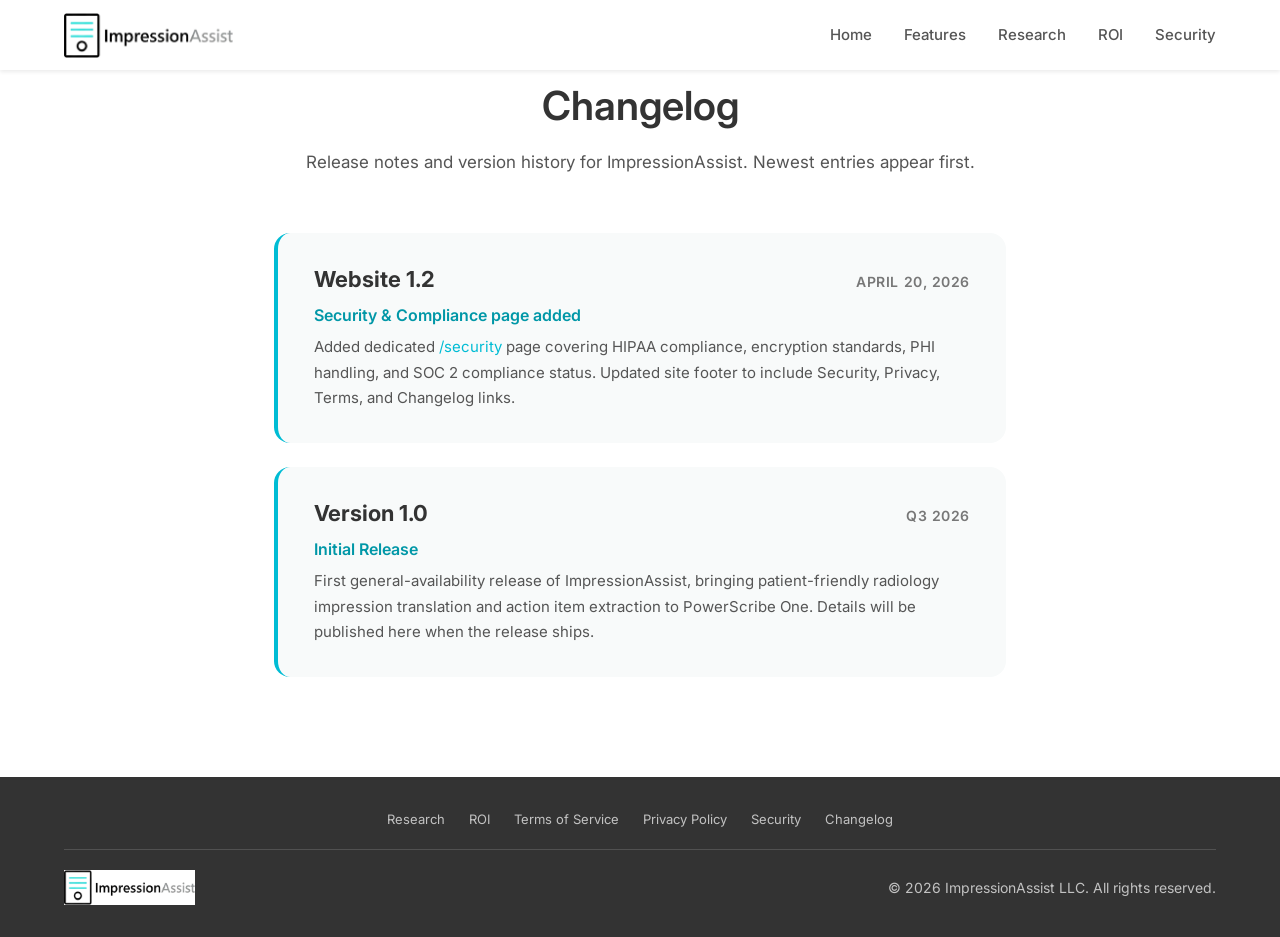
==== commit c133ced3: "Remove lead-generation and contact functionality The product is being wound down, so the site no lon" ====
--- a/changelog/index.html
+++ b/changelog/index.html
@@ -17,7 +17,7 @@
     <link rel="icon" type="image/png" sizes="32x32" href="/favicon-32x32.png">
     <link rel="icon" type="image/png" sizes="16x16" href="/favicon-16x16.png">
     <link rel="apple-touch-icon" sizes="180x180" href="/apple-touch-icon.png">
-    <link rel="stylesheet" href="/css/styles.css">
+    <link rel="stylesheet" href="/css/styles.css?v=20261008-1">
     <link rel="preconnect" href="https://fonts.googleapis.com">
     <link rel="preconnect" href="https://fonts.gstatic.com" crossorigin>
     <link href="https://fonts.googleapis.com/css2?family=Inter:wght@400;500;600;700&display=swap" rel="stylesheet">
@@ -110,7 +110,6 @@
                 <li><a href="/research">Research</a></li>
                 <li><a href="/roi">ROI</a></li>
                 <li><a href="/security">Security</a></li>
-                <li><a href="/#contact" class="btn btn-nav">Get Started</a></li>
             </ul>
         </div>
     </nav>
@@ -156,7 +155,6 @@
                 <a href="/privacy">Privacy Policy</a>
                 <a href="/security">Security</a>
                 <a href="/changelog">Changelog</a>
-                <a href="/#contact">Contact</a>
             </div>
             <div class="footer-content">
                 <div class="footer-brand">
--- a/css/styles.css
+++ b/css/styles.css
@@ -249,6 +249,11 @@
     line-height: 1.7;
 }
 
+/* Hero content ends on the subtitle now that the CTA is gone */
+.hero-content > :last-child {
+    margin-bottom: 0;
+}
+
 .hero-stats {
     background: rgba(0, 188, 212, 0.08);
     border-left: 4px solid var(--primary-color);
@@ -1576,108 +1581,6 @@
     color: var(--text-dark);
 }
 
-/* Contact Section */
-.contact {
-    padding: 100px 0;
-    background-color: var(--bg-light);
-}
-
-.contact-grid {
-    display: grid;
-    grid-template-columns: 1fr 1.5fr;
-    gap: 60px;
-}
-
-.download-section,
-.contact-form-section {
-    background: var(--white);
-    padding: 40px;
-    border-radius: 16px;
-    box-shadow: var(--shadow-sm);
-}
-
-.download-section h3,
-.contact-form-section h3 {
-    margin-bottom: 16px;
-    font-size: 1.5rem;
-}
-
-.download-section p {
-    color: var(--text-light);
-    margin-bottom: 24px;
-}
-
-.download-btn {
-    margin-bottom: 16px;
-}
-
-.download-note {
-    font-size: 0.875rem;
-    color: var(--text-light);
-    margin-bottom: 0;
-}
-
-.contact-form {
-    margin-bottom: 24px;
-}
-
-.form-group {
-    margin-bottom: 20px;
-}
-
-.form-group label {
-    display: block;
-    margin-bottom: 8px;
-    font-weight: 500;
-    color: var(--text-dark);
-    font-size: 0.9375rem;
-}
-
-.form-group input,
-.form-group textarea {
-    width: 100%;
-    padding: 12px 16px;
-    border: 1px solid var(--border-color);
-    border-radius: 8px;
-    font-family: var(--font-family);
-    font-size: 1rem;
-    transition: var(--transition);
-}
-
-.form-group input:focus,
-.form-group textarea:focus {
-    outline: none;
-    border-color: var(--primary-color);
-    box-shadow: 0 0 0 3px var(--primary-light);
-}
-
-.form-group textarea {
-    resize: vertical;
-    min-height: 120px;
-}
-
-.contact-form .btn {
-    width: 100%;
-}
-
-.contact-info {
-    padding-top: 20px;
-    border-top: 1px solid var(--border-color);
-}
-
-.contact-info p {
-    display: flex;
-    align-items: center;
-    gap: 12px;
-    margin-bottom: 0;
-}
-
-.contact-info svg {
-    width: 20px;
-    height: 20px;
-    stroke: var(--primary-color);
-}
-
 /* Footer */
 .footer {
     background-color: var(--text-dark);
@@ -1814,21 +1717,6 @@
     .legal-content {
         padding: 40px 0 60px;
     }
-}
-
-/* Success/Error Messages */
-.form-success {
-    background-color: #ecfdf5;
-    border: 1px solid var(--primary-color);
-    color: var(--primary-dark);
-    padding: 16px;
-    border-radius: 8px;
-    margin-bottom: 20px;
-    display: none;
-}
-
-.form-success.show {
-    display: block;
 }
 
 /* Mobile Responsive */
@@ -1954,11 +1842,6 @@
     .roi-multiple-item {
         max-width: 100%;
         width: 100%;
-    }
-
-    .contact-grid {
-        grid-template-columns: 1fr;
-        gap: 32px;
     }
 
     .founder-letter {
@@ -2121,11 +2004,6 @@
         text-align: center;
     }
 
-    .download-section,
-    .contact-form-section {
-        padding: 24px;
-    }
-
     .screenshot-placeholder {
         padding: 24px 16px;
     }
@@ -2263,6 +2141,15 @@
     margin-left: auto;
     margin-right: auto;
     margin-bottom: 24px;
+}
+
+.trust-title-question {
+    display: block;
+    margin-top: 6px;
+}
+
+.trust-title-question em {
+    font-style: italic;
 }
 
 .trust-lede {
@@ -2703,7 +2590,6 @@
 /* Print styles */
 @media print {
     .navbar,
-    .contact-form,
     .btn {
         display: none !important;
     }
